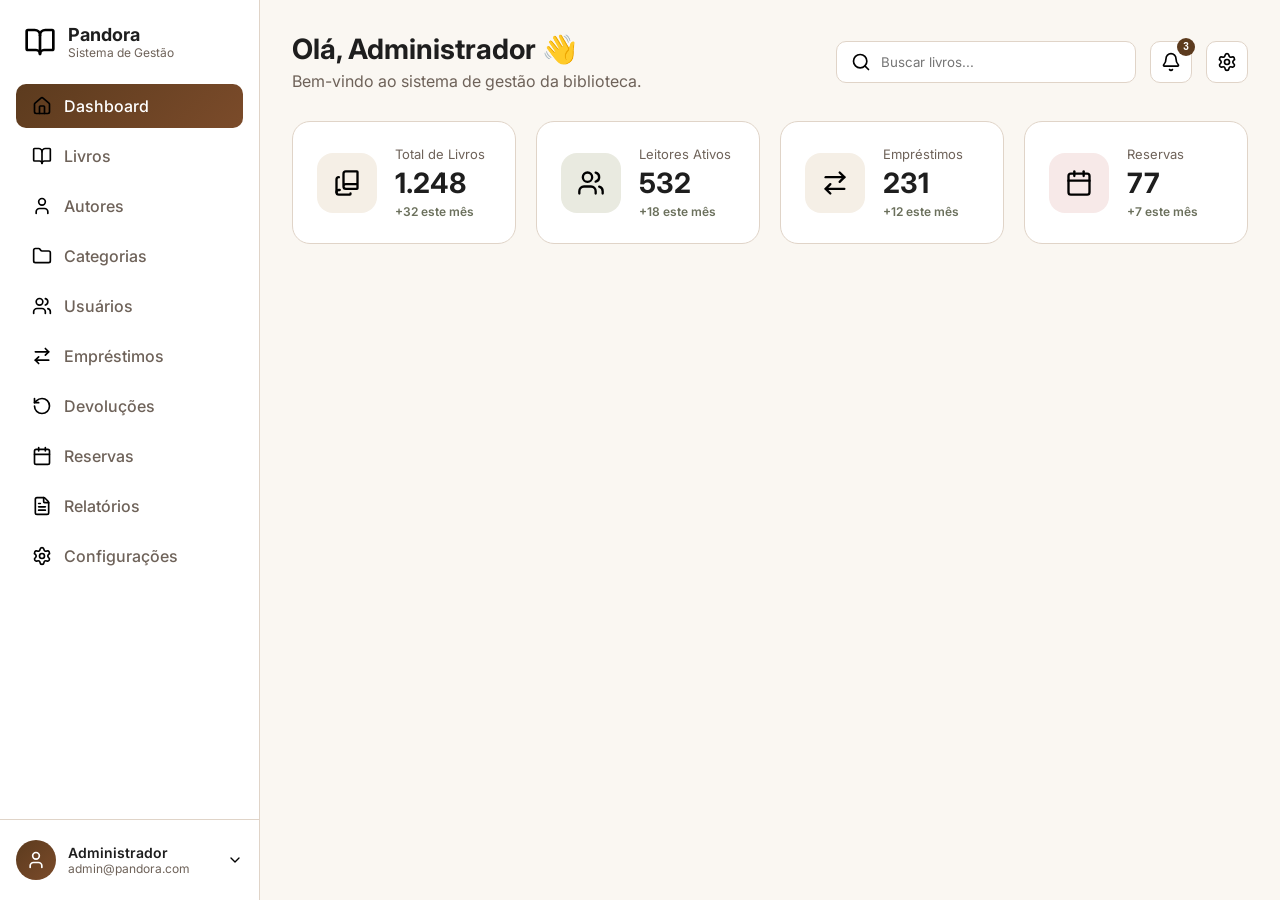
==== adm/adm.html @ b5f2a1ff "Começando com o projecto" ====
<!DOCTYPE html>
<html lang="pt">
<head>
    <meta charset="UTF-8">
    <meta name="viewport" content="width=device-width, initial-scale=1.0">
    <title>Dashboard - Biblioteca Pandora</title>

    <link rel="stylesheet" href="../asset/style/adm.css">

    <link href="https://fonts.googleapis.com/css2?family=Inter:wght@400;500;600;700&display=swap" rel="stylesheet">
</head>
<body>

    <div class="dashboard-container">

        <!-- SIDEBAR -->
        <aside class="sidebar">

            <div class="sidebar-header">
                <div class="logo">

                    <img src="../asset/icones/book-open.svg" class="icon logo-icon" alt="Logo">

                    <div class="logo-text">
                        <span>Pandora</span>
                        <small>Sistema de Gestão</small>
                    </div>

                </div>
            </div>

            <nav class="sidebar-nav">

                <a href="#" class="nav-item active">
                    <img src="../asset/icones/home.svg" class="icon" alt="">
                    <span>Dashboard</span>
                </a>

                <a href="#" class="nav-item">
                    <img src="../asset/icones/book-open.svg" class="icon" alt="">
                    <span>Livros</span>
                </a>

                <a href="#" class="nav-item">
                    <img src="../asset/icones/user.svg" class="icon" alt="">
                    <span>Autores</span>
                </a>

                <a href="#" class="nav-item">
                    <img src="../asset/icones/folder.svg" class="icon" alt="">
                    <span>Categorias</span>
                </a>

                <a href="#" class="nav-item">
                    <img src="../asset/icones/users.svg" class="icon" alt="">
                    <span>Usuários</span>
                </a>

                <a href="#" class="nav-item">
                    <img src="../asset/icones/arrow-right-left.svg" class="icon" alt="">
                    <span>Empréstimos</span>
                </a>

                <a href="#" class="nav-item">
                    <img src="../asset/icones/rotate-ccw.svg" class="icon" alt="">
                    <span>Devoluções</span>
                </a>

                <a href="#" class="nav-item">
                    <img src="../asset/icones/calendar.svg" class="icon" alt="">
                    <span>Reservas</span>
                </a>

                <a href="#" class="nav-item">
                    <img src="../asset/icones/file-text.svg" class="icon" alt="">
                    <span>Relatórios</span>
                </a>

                <a href="#" class="nav-item">
                    <img src="../asset/icones/settings.svg" class="icon" alt="">
                    <span>Configurações</span>
                </a>

            </nav>

            <!-- FOOTER -->
            <div class="sidebar-footer">

                <div class="user-profile">

                    <div class="avatar">
                        <img src="../asset/icones/user.svg" class="icon white-icon" alt="">
                    </div>

                    <div class="user-info">
                        <span class="user-name">Administrador</span>
                        <span class="user-email">admin@pandora.com</span>
                    </div>

                    <img src="../asset/icones/chevron-down.svg" class="icon dropdown-icon" alt="">

                </div>

            </div>

        </aside>

        <!-- MAIN -->
        <main class="main-content">

            <header class="topbar">

                <div class="welcome-text">
                    <h1>Olá, Administrador 👋</h1>
                    <p>Bem-vindo ao sistema de gestão da biblioteca.</p>
                </div>

                <div class="topbar-actions">

                    <div class="search-bar">

                        <img src="../asset/icones/search.svg" class="icon" alt="">

                        <input type="text" placeholder="Buscar livros...">

                    </div>

                    <button class="action-btn">

                        <img src="../asset/icones/bell.svg" class="icon" alt="">

                        <span class="badge">3</span>

                    </button>

                    <button class="action-btn">
                        <img src="../asset/icones/settings.svg" class="icon" alt="">
                    </button>

                </div>

            </header>

            <!-- KPI -->
            <div class="kpi-grid">

                <div class="kpi-card">

                    <div class="kpi-icon blue">
                        <img src="../asset/icones/book-copy.svg" class="icon big-icon" alt="">
                    </div>

                    <div class="kpi-details">
                        <span class="kpi-title">Total de Livros</span>
                        <span class="kpi-value">1.248</span>
                        <span class="kpi-trend positive">+32 este mês</span>
                    </div>

                </div>

                <div class="kpi-card">

                    <div class="kpi-icon green">
                        <img src="../asset/icones/users.svg" class="icon big-icon" alt="">
                    </div>

                    <div class="kpi-details">
                        <span class="kpi-title">Leitores Ativos</span>
                        <span class="kpi-value">532</span>
                        <span class="kpi-trend positive">+18 este mês</span>
                    </div>

                </div>

                <div class="kpi-card">

                    <div class="kpi-icon orange">
                        <img src="../asset/icones/arrow-right-left.svg" class="icon big-icon" alt="">
                    </div>

                    <div class="kpi-details">
                        <span class="kpi-title">Empréstimos</span>
                        <span class="kpi-value">231</span>
                        <span class="kpi-trend positive">+12 este mês</span>
                    </div>

                </div>

                <div class="kpi-card">

                    <div class="kpi-icon red">
                        <img src="../asset/icones/calendar.svg" class="icon big-icon" alt="">
                    </div>

                    <div class="kpi-details">
                        <span class="kpi-title">Reservas</span>
                        <span class="kpi-value">77</span>
                        <span class="kpi-trend positive">+7 este mês</span>
                    </div>

                </div>

            </div>

        </main>

    </div>

</body>
</html>
---- asset/style/adm.css ----
*{
    margin:0;
    padding:0;
    box-sizing:border-box;
}

:root{
    --primary:#5C3B1E;
    --primary-light:#F5EFE6;

    --success:#6B705C;
    --success-light:#E9EAE0;

    --warning:#7B4B2A;
    --warning-light:#F5EFE6;

    --danger:#8C4A42;
    --danger-light:#F7E9E8;

    --gray-50:#FAF7F2;
    --gray-100:#F5EFE6;
    --gray-200:#E0D4C8;
    --gray-400:#B08968;
    --gray-500:#6E6259;
    --gray-800:#3E2A1F;
    --gray-900:#1E1E1E;
}

body{
    font-family:'Inter',sans-serif;
    background:var(--gray-50);
    color:var(--gray-900);
}

.dashboard-container{
    display:flex;
    min-height:100vh;
}

/* SIDEBAR */

.sidebar{
    width:260px;
    background:#fff;
    border-right:1px solid var(--gray-200);
    position:fixed;
    height:100vh;
    display:flex;
    flex-direction:column;
}

.sidebar-header{
    padding:24px;
}

.logo{
    display:flex;
    align-items:center;
    gap:12px;
}

.logo-text{
    display:flex;
    flex-direction:column;
}

.logo-text span{
    font-size:18px;
    font-weight:700;
}

.logo-text small{
    color:var(--gray-500);
    font-size:12px;
}

.sidebar-nav{
    flex:1;
    padding:0 16px;
    display:flex;
    flex-direction:column;
    gap:6px;
}

.nav-item{
    display:flex;
    align-items:center;
    gap:12px;
    text-decoration:none;
    color:var(--gray-500);
    padding:12px 16px;
    border-radius:10px;
    transition:0.2s;
    font-weight:500;
}

.nav-item:hover{
    background:var(--primary-light);
    color:var(--gray-900);
}

.nav-item.active{
    background:linear-gradient(135deg,var(--primary),#7B4B2A);
    color:white;
}

.sidebar-footer{
    padding:20px 16px;
    border-top:1px solid var(--gray-200);
}

.user-profile{
    display:flex;
    align-items:center;
    gap:12px;
}

.avatar{
    width:40px;
    height:40px;
    border-radius:50%;
    background:linear-gradient(135deg,var(--primary),#7B4B2A);

    display:flex;
    align-items:center;
    justify-content:center;
}

.user-info{
    display:flex;
    flex-direction:column;
    flex:1;
}

.user-name{
    font-size:14px;
    font-weight:600;
}

.user-email{
    font-size:12px;
    color:var(--gray-500);
}

/* MAIN */

.main-content{
    flex:1;
    margin-left:260px;
    padding:32px;
}

/* TOPBAR */

.topbar{
    display:flex;
    justify-content:space-between;
    align-items:center;
    margin-bottom:30px;
}

.welcome-text h1{
    font-size:28px;
    margin-bottom:5px;
}

.welcome-text p{
    color:var(--gray-500);
}

.topbar-actions{
    display:flex;
    align-items:center;
    gap:14px;
}

.search-bar{
    background:#fff;
    border:1px solid var(--gray-200);
    border-radius:10px;
    display:flex;
    align-items:center;
    padding:10px 14px;
    width:300px;
    gap:10px;
}

.search-bar input{
    border:none;
    outline:none;
    width:100%;
    background:transparent;
    font-family:'Inter';
}

.action-btn{
    width:42px;
    height:42px;
    border:none;
    border-radius:10px;
    background:#fff;
    border:1px solid var(--gray-200);

    display:flex;
    align-items:center;
    justify-content:center;

    cursor:pointer;
    position:relative;
}

.badge{
    position:absolute;
    top:-4px;
    right:-4px;

    width:18px;
    height:18px;

    background:var(--primary);
    color:white;

    border-radius:50%;

    font-size:10px;
    font-weight:700;

    display:flex;
    align-items:center;
    justify-content:center;
}

/* ICONS */

.icon{
    width:20px;
    height:20px;
    object-fit:contain;
}

.logo-icon{
    width:32px;
    height:32px;
}

.big-icon{
    width:28px;
    height:28px;
}

.white-icon{
    filter:brightness(0) invert(1);
}

.dropdown-icon{
    width:16px;
    height:16px;
}

/* KPI */

.kpi-grid{
    display:grid;
    grid-template-columns:repeat(4,1fr);
    gap:20px;
}

.kpi-card{
    background:#fff;
    border-radius:18px;
    padding:24px;

    display:flex;
    align-items:center;
    gap:18px;

    border:1px solid var(--gray-200);
}

.kpi-icon{
    width:60px;
    height:60px;

    border-radius:16px;

    display:flex;
    align-items:center;
    justify-content:center;
}

.kpi-icon.blue{
    background:var(--primary-light);
}

.kpi-icon.green{
    background:var(--success-light);
}

.kpi-icon.orange{
    background:var(--warning-light);
}

.kpi-icon.red{
    background:var(--danger-light);
}

.kpi-details{
    display:flex;
    flex-direction:column;
}

.kpi-title{
    font-size:13px;
    color:var(--gray-500);
}

.kpi-value{
    font-size:28px;
    font-weight:700;
    margin:4px 0;
}

.kpi-trend{
    font-size:12px;
    font-weight:600;
}

.positive{
    color:var(--success);
}
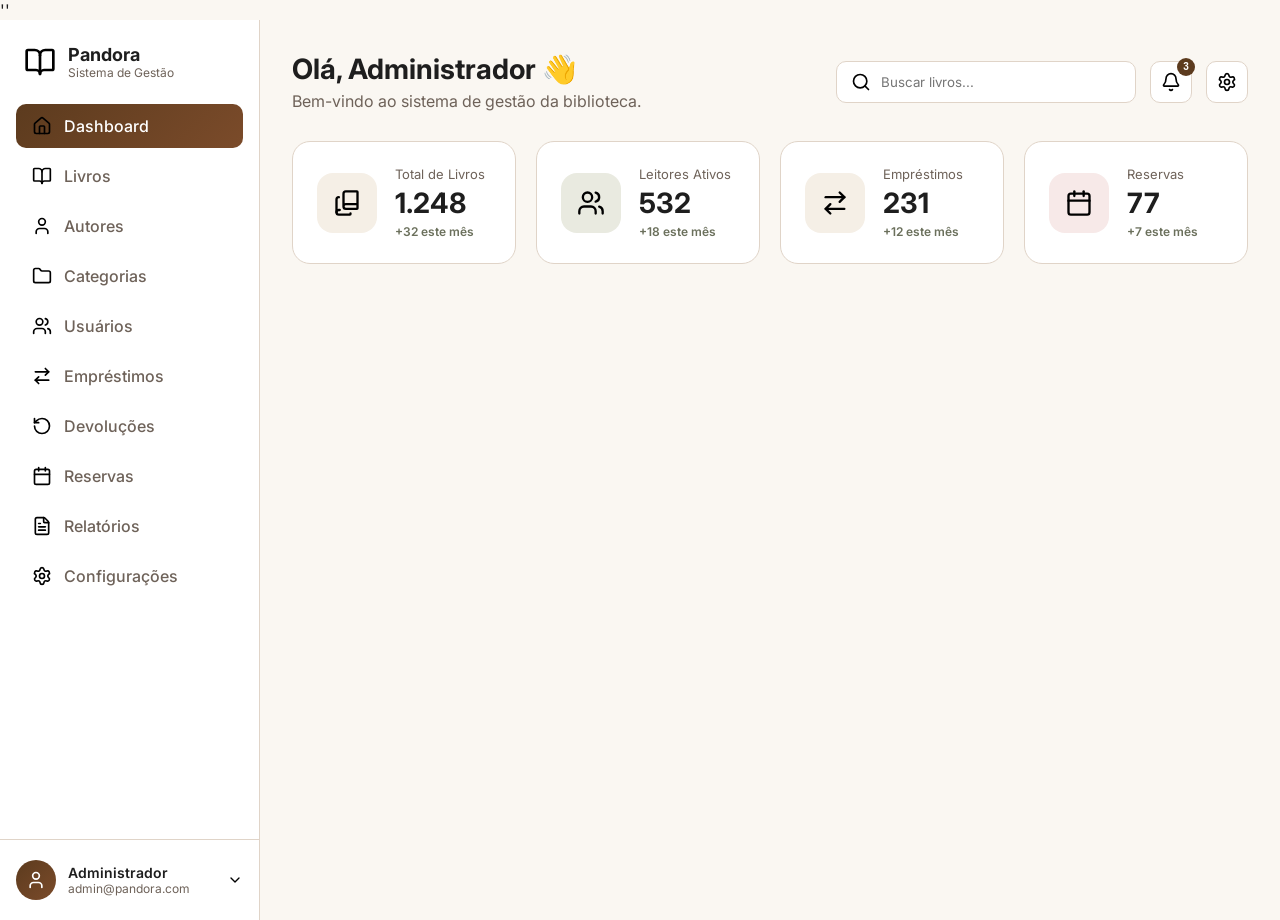
==== commit 7d1c8e30: "Transformei o arquivo login.html para login.php" ====
--- a/adm/adm.html
+++ b/adm/adm.html
@@ -10,7 +10,7 @@
     <link href="https://fonts.googleapis.com/css2?family=Inter:wght@400;500;600;700&display=swap" rel="stylesheet">
 </head>
 <body>
-
+''
     <div class="dashboard-container">
 
         <!-- SIDEBAR -->
